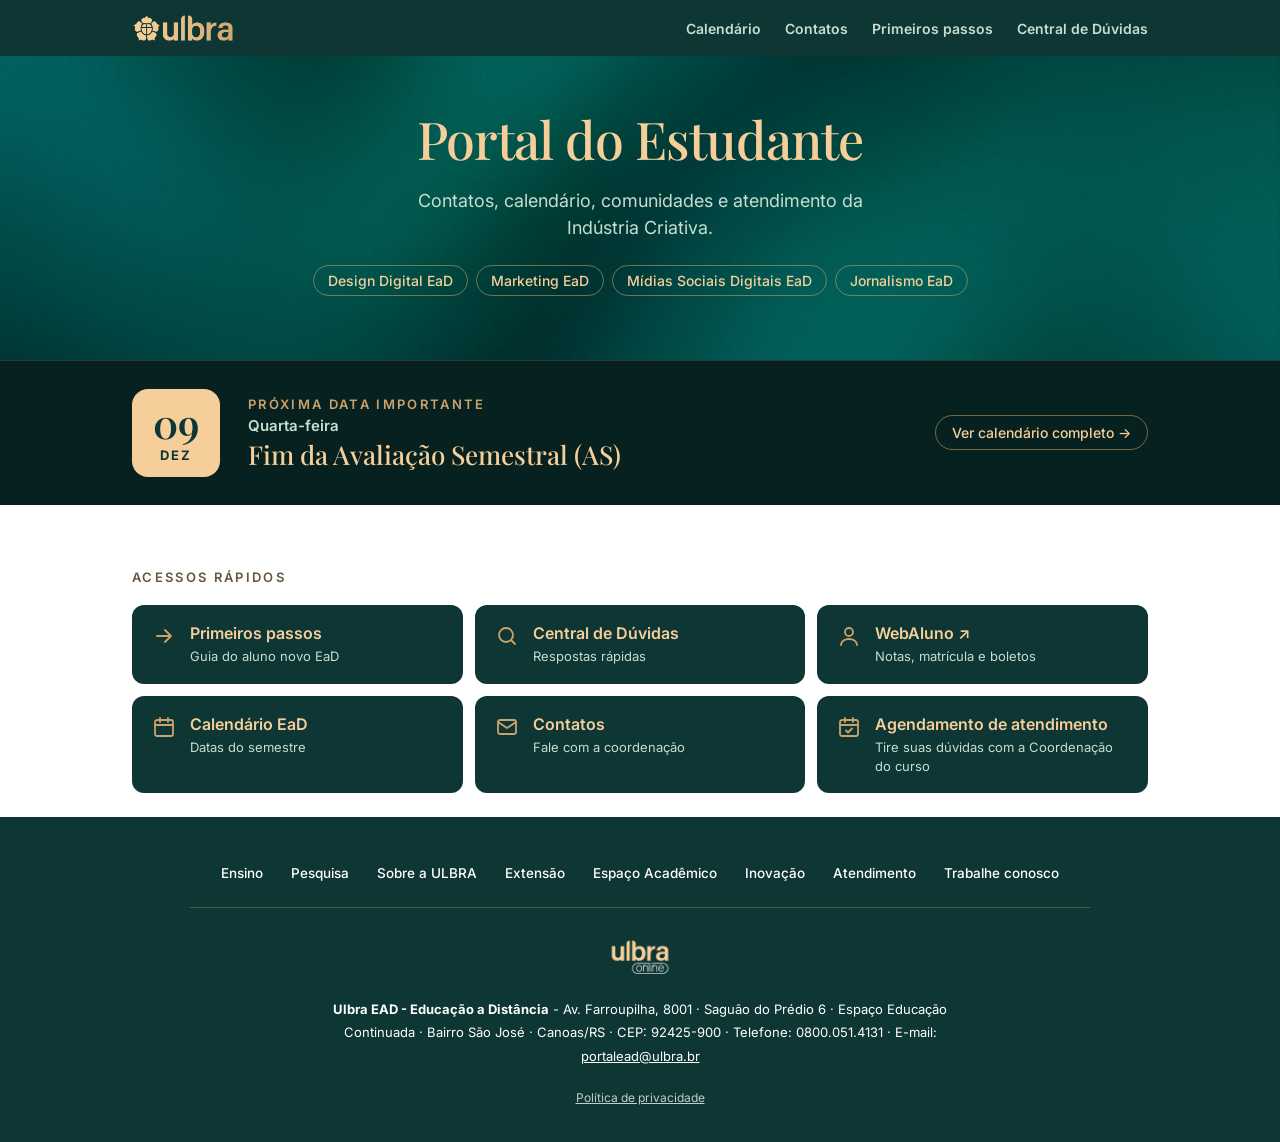
==== index.html @ f5588372 "Home: centered hero, gold Ulbra logo, bolder next-date strip - Hero: "Portal do Estudante" without t" ====
<!DOCTYPE html>
<html lang="pt-BR">
<head>
<meta charset="utf-8">
<meta name="viewport" content="width=device-width, initial-scale=1">
<title>Portal do Estudante — Indústria Criativa · Ulbra</title>
<meta name="description" content="Portal do Estudante da Indústria Criativa: Design Digital, Marketing, Mídias Sociais Digitais e Jornalismo. Contatos, calendário acadêmico, comunidades e atendimento.">
<link rel="preconnect" href="https://fonts.googleapis.com">
<link rel="preconnect" href="https://fonts.gstatic.com" crossorigin>
<link href="https://fonts.googleapis.com/css2?family=Inter:wght@400;500;600;700&family=Playfair+Display:wght@500;600&display=swap" rel="stylesheet">
<style>
  :root {
    --green-900: #0d3634;
    --green-800: #034948;
    --green-600: #045a52;
    --gold-100: #f5ce99;
    --gold-300: #cca269;
    --gold-700: #66563d;
    --text: #1a1a1a;
    --text-muted: #606060;
    --line-hairline: #e3e3e3;
  }

  * { box-sizing: border-box; }

  body {
    margin: 0;
    background: #ffffff;
    color: var(--text);
    font-family: 'Inter', system-ui, sans-serif;
  }

  a {
    color: var(--green-600);
  }

  a:hover {
    color: var(--green-800);
  }

  .topnav {
    background: var(--green-900);
    padding: 14px 0;
  }

  .topnav-inner {
    max-width: 1080px;
    margin: 0 auto;
    padding: 0 32px;
    display: flex;
    align-items: center;
    justify-content: space-between;
    gap: 16px 24px;
    flex-wrap: wrap;
  }

  .topnav-brand {
    display: flex;
    align-items: center;
  }

  .topnav-brand img {
    display: block;
    height: 28px;
  }

  .topnav-links {
    display: flex;
    flex-wrap: wrap;
    gap: 8px 24px;
  }

  .topnav-links a {
    font-size: 14px;
    font-weight: 600;
    color: #c6ddd0;
    text-decoration: none;
  }

  .topnav-links a:hover,
  .topnav-links a.active {
    color: var(--gold-100);
  }

  .header {
    position: relative;
    overflow: hidden;
    background: url('assets/kv-gradient-grain.png') center/cover no-repeat;
  }

  .header-inner {
    position: relative;
    max-width: 1080px;
    margin: 0 auto;
    padding: 56px 32px 64px;
    display: flex;
    flex-direction: column;
    gap: 20px;
    align-items: center;
    text-align: center;
  }


  .eyebrow {
    font-size: 13px;
    font-weight: 600;
    letter-spacing: .18em;
    text-transform: uppercase;
    color: var(--gold-300);
  }

  .eyebrow--muted {
    color: var(--gold-700);
  }

  .headline {
    margin: 0;
    max-width: 640px;
    font-family: 'Playfair Display', Georgia, serif;
    font-weight: 500;
    font-size: 52px;
    line-height: 1.05;
    letter-spacing: -0.02em;
    color: var(--gold-100);
    text-wrap: pretty;
  }

  .subhead {
    margin: 0;
    max-width: 560px;
    font-size: 18px;
    line-height: 1.5;
    color: #c6ddd0;
    text-wrap: pretty;
  }

  .courses {
    display: flex;
    flex-wrap: wrap;
    justify-content: center;
    gap: 8px;
    margin: 4px 0 0;
    padding: 0;
    list-style: none;
  }

  .courses li {
    padding: 6px 14px;
    border: 1px solid rgba(204, 162, 105, .55);
    border-radius: 999px;
    font-size: 14px;
    font-weight: 500;
    color: var(--gold-100);
  }

  main {
    max-width: 1080px;
    margin: 0 auto;
    padding: 64px 32px 24px;
    display: flex;
    flex-direction: column;
    gap: 48px;
  }

  .section-label {
    display: block;
  }

  .quick-grid {
    display: grid;
    grid-template-columns: repeat(auto-fit, minmax(300px, 1fr));
    gap: 12px;
  }

  .quick-card {
    display: grid;
    grid-template-columns: 24px 1fr;
    align-items: start;
    align-content: start;
    gap: 4px 14px;
    background: var(--green-900);
    border-radius: 12px;
    padding: 18px 20px;
    text-decoration: none;
    transition: background-color .2s ease, transform .2s ease;
  }

  .quick-card:hover {
    background: var(--green-800);
    transform: translateY(-2px);
  }

  .quick-icon {
    grid-row: span 2;
    width: 24px;
    height: 24px;
    margin-top: 1px;
    fill: none;
    stroke: var(--gold-300);
    stroke-width: 1.8;
    stroke-linecap: round;
    stroke-linejoin: round;
  }

  .quick-title {
    font-size: 16px;
    font-weight: 600;
    line-height: 1.3;
    color: var(--gold-100);
  }

  .quick-text {
    margin: 0;
    font-size: 13px;
    line-height: 1.4;
    color: #c6ddd0;
  }

  .quick-links {
    display: grid;
    grid-template-columns: repeat(auto-fit, minmax(260px, 1fr));
    gap: 32px 40px;
  }

  .next-date {
    background: #072120;
    border-top: 1px solid rgba(245, 206, 153, .15);
  }

  .next-date-inner {
    max-width: 1080px;
    margin: 0 auto;
    padding: 28px 32px;
    display: flex;
    flex-wrap: wrap;
    align-items: center;
    gap: 20px 28px;
  }

  .next-date-day {
    flex: none;
    display: flex;
    flex-direction: column;
    align-items: center;
    justify-content: center;
    width: 88px;
    height: 88px;
    border-radius: 16px;
    background: var(--gold-100);
    color: var(--green-900);
  }

  .next-date-num {
    font-family: 'Playfair Display', Georgia, serif;
    font-size: 40px;
    font-weight: 600;
    line-height: 1;
  }

  .next-date-month {
    margin-top: 4px;
    font-size: 13px;
    font-weight: 700;
    letter-spacing: .14em;
    text-transform: uppercase;
  }

  .next-date-copy {
    flex: 1 1 280px;
    display: flex;
    flex-direction: column;
    gap: 4px;
    min-width: 0;
  }

  .next-date-weekday {
    font-size: 15px;
    font-weight: 600;
    color: #c6ddd0;
  }

  .next-date-text {
    margin: 0;
    font-family: 'Playfair Display', Georgia, serif;
    font-size: 26px;
    font-weight: 500;
    line-height: 1.2;
    color: var(--gold-100);
    text-wrap: pretty;
  }

  .next-date-link {
    flex: none;
    padding: 8px 16px;
    border: 1px solid rgba(204, 162, 105, .55);
    border-radius: 999px;
    font-size: 14px;
    font-weight: 500;
    color: var(--gold-100);
    text-decoration: none;
    transition: background-color .2s ease, border-color .2s ease;
  }

  .next-date-link:hover {
    border-color: var(--gold-300);
    background: rgba(245, 206, 153, .08);
  }

  .sr-only {
    position: absolute;
    width: 1px;
    height: 1px;
    overflow: hidden;
    clip: rect(0 0 0 0);
    white-space: nowrap;
  }

  .btn {
    align-self: flex-start;
    flex: none;
    padding: 14px 26px;
    border-radius: 999px;
    font-size: 16px;
    font-weight: 600;
    text-decoration: none;
    transition: background-color .2s ease, color .2s ease;
  }

  .btn-primary {
    background: var(--green-600);
    color: var(--gold-100);
  }

  .btn-primary:hover {
    background: var(--green-800);
    color: var(--gold-100);
  }

  .footer {
    background: var(--green-900);
    padding: 48px 24px 36px;
    text-align: center;
  }

  .footer__inner {
    max-width: 900px;
    margin: 0 auto;
  }

  .footer__nav {
    display: flex;
    flex-wrap: wrap;
    justify-content: center;
    gap: 12px 28px;
    margin-bottom: 26px;
  }

  .footer__nav a {
    color: #ffffff;
    font-size: 13.5px;
    font-weight: 500;
    text-decoration: none;
  }

  .footer__nav a:hover {
    color: rgba(255, 255, 255, .7);
  }

  .footer__divider {
    height: 1px;
    background: rgba(204, 162, 105, .35);
    margin-bottom: 32px;
  }

  .footer__logo {
    display: block;
    height: 34px;
    margin: 0 auto 24px;
  }

  .footer__address {
    max-width: 640px;
    margin: 0 auto 18px;
    font-size: 13px;
    line-height: 1.8;
    color: #ffffff;
  }

  .footer__address a {
    color: #ffffff;
  }

  .footer__legal-link {
    font-size: 12px;
    color: rgba(255, 255, 255, .75);
  }

  .footer__legal-link:hover {
    color: #ffffff;
  }
  a:focus-visible,
  button:focus-visible {
    outline: 2px solid var(--gold-300);
    outline-offset: 3px;
  }

  @media (max-width: 600px) {
    .header-inner {
      padding: 32px 32px 36px;
      gap: 14px;
    }


    .headline {
      font-size: 38px;
    }

    .subhead {
      font-size: 16px;
    }

    .next-date-inner {
      display: grid;
      grid-template-columns: 72px 1fr;
      padding: 24px 32px;
      gap: 16px 18px;
    }

    .next-date-link {
      grid-column: 1 / -1;
      justify-self: start;
    }

    .next-date-day {
      width: 72px;
      height: 72px;
    }

    .next-date-num {
      font-size: 32px;
    }

    .next-date-text {
      font-size: 20px;
    }
  }
</style>
</head>
<body>

<nav class="topnav">
  <div class="topnav-inner">
    <a class="topnav-brand" href="index.html"><img src="assets/logo-horizontal-gold.png" alt="Ulbra · Portal do Estudante"></a>
    <div class="topnav-links">
      <a href="calendario-ead.html">Calendário</a>
      <a href="contatos.html">Contatos</a>
      <a href="onboarding-ead.html">Primeiros passos</a>
      <a href="espaco-academico/index.html">Central de Dúvidas</a>
    </div>
  </div>
</nav>

<header class="header">
  <div class="header-inner">
    <h1 class="headline">Portal do Estudante</h1>
    <p class="subhead">Contatos, calendário, comunidades e atendimento da Indústria Criativa.</p>
    <ul class="courses" aria-label="Cursos da Indústria Criativa">
      <li>Design Digital EaD</li>
      <li>Marketing EaD</li>
      <li>Mídias Sociais Digitais EaD</li>
      <li>Jornalismo EaD</li>
    </ul>
  </div>
</header>

<section class="next-date" id="proximo-prazo">
  <div class="next-date-inner">
    <div class="next-date-day" id="proximo-prazo-dia" aria-hidden="true">
      <span class="next-date-num" id="proximo-prazo-num">–</span>
      <span class="next-date-month" id="proximo-prazo-mes"></span>
    </div>
    <div class="next-date-copy">
      <span class="eyebrow">Próxima data importante</span>
      <span class="next-date-weekday" id="proximo-prazo-semana"></span>
      <p class="next-date-text" id="proximo-prazo-text">Carregando…</p>
    </div>
    <a class="next-date-link" href="calendario-ead.html">Ver calendário completo →</a>
  </div>
</section>

<main>

  <section>
    <span class="eyebrow eyebrow--muted section-label" style="margin-bottom:20px">Acessos rápidos</span>
    <div class="quick-grid">

      <a class="quick-card" href="onboarding-ead.html">
        <svg class="quick-icon" viewBox="0 0 24 24" aria-hidden="true"><path d="M5 12h14M13 6l6 6-6 6"/></svg>
        <span class="quick-title">Primeiros passos</span>
        <p class="quick-text">Guia do aluno novo EaD</p>
      </a>

      <a class="quick-card" href="espaco-academico/index.html">
        <svg class="quick-icon" viewBox="0 0 24 24" aria-hidden="true"><circle cx="11" cy="11" r="7"/><path d="m20 20-3.5-3.5"/></svg>
        <span class="quick-title">Central de Dúvidas</span>
        <p class="quick-text">Respostas rápidas</p>
      </a>

      <a class="quick-card" href="https://ac3949.mannesoftprime.com.br/webaluno/" target="_blank" rel="noopener">
        <svg class="quick-icon" viewBox="0 0 24 24" aria-hidden="true"><circle cx="12" cy="8" r="4"/><path d="M4 21c0-4 4-6 8-6s8 2 8 6"/></svg>
        <span class="quick-title">WebAluno <span class="ext" aria-hidden="true">↗</span></span>
        <p class="quick-text">Notas, matrícula e boletos</p>
      </a>

      <a class="quick-card" href="calendario-ead.html">
        <svg class="quick-icon" viewBox="0 0 24 24" aria-hidden="true"><rect x="3" y="5" width="18" height="16" rx="2"/><path d="M3 10h18M8 3v4M16 3v4"/></svg>
        <span class="quick-title">Calendário EaD</span>
        <p class="quick-text">Datas do semestre</p>
      </a>

      <a class="quick-card" href="contatos.html">
        <svg class="quick-icon" viewBox="0 0 24 24" aria-hidden="true"><rect x="3" y="5" width="18" height="14" rx="2"/><path d="m3 7 9 6 9-6"/></svg>
        <span class="quick-title">Contatos</span>
        <p class="quick-text">Fale com a coordenação</p>
      </a>

      <a class="quick-card" href="contatos.html#pessoalmente">
        <svg class="quick-icon" viewBox="0 0 24 24" aria-hidden="true"><rect x="3" y="5" width="18" height="16" rx="2"/><path d="M3 10h18M8 3v4M16 3v4M9 15.5l2 2 4-4"/></svg>
        <span class="quick-title">Agendamento de atendimento</span>
        <p class="quick-text">Tire suas dúvidas com a Coordenação do curso</p>
      </a>

    </div>
  </section>

</main>

<footer class="footer">
  <div class="footer__inner">
    <nav class="footer__nav">
      <a href="#">Ensino</a>
      <a href="#">Pesquisa</a>
      <a href="#">Sobre a ULBRA</a>
      <a href="#">Extensão</a>
      <a href="#">Espaço Acadêmico</a>
      <a href="#">Inovação</a>
      <a href="#">Atendimento</a>
      <a href="#">Trabalhe conosco</a>
    </nav>
    <div class="footer__divider"></div>
    <img class="footer__logo" src="assets/logo-ulbra-branco.png" alt="ULBRA">
    <p class="footer__address">
      <strong>Ulbra EAD - Educação a Distância</strong> - Av. Farroupilha, 8001 · Saguão do Prédio 6 · Espaço Educação Continuada · Bairro São José · Canoas/RS · CEP: 92425-900 · Telefone: 0800.051.4131 · E-mail: <a href="mailto:portalead@ulbra.br">portalead@ulbra.br</a>
    </p>
    <a class="footer__legal-link" href="#">Política de privacidade</a>
  </div>
</footer>

<script src="assets/calendario-2026-2.js"></script>
<script>
  (function () {
    var next = calendarioMarcos().find(function (m) { return m.date >= calendarioHoje(); });
    var el = document.getElementById('proximo-prazo-text');

    if (!next) {
      document.getElementById('proximo-prazo-dia').hidden = true;
      el.textContent = 'O semestre 2026/2 já foi concluído.';
      return;
    }

    var d = new Date(next.date + 'T12:00:00');
    var mes = d.toLocaleDateString('pt-BR', { month: 'long' });
    var semana = calendarioDiaSemana(next.date, 'long');
    document.getElementById('proximo-prazo-num').textContent = next.date.slice(8, 10);
    document.getElementById('proximo-prazo-mes').textContent = mes.slice(0, 3);
    // Leitores de tela leem a data por extenso no lugar do bloco visual.
    document.getElementById('proximo-prazo-semana').innerHTML =
      '<span class="sr-only">' + next.date.slice(8, 10) + ' de ' + mes + ', </span>' + semana.charAt(0).toUpperCase() + semana.slice(1);
    el.textContent = next.label;
  })();
</script>

</body>
</html>
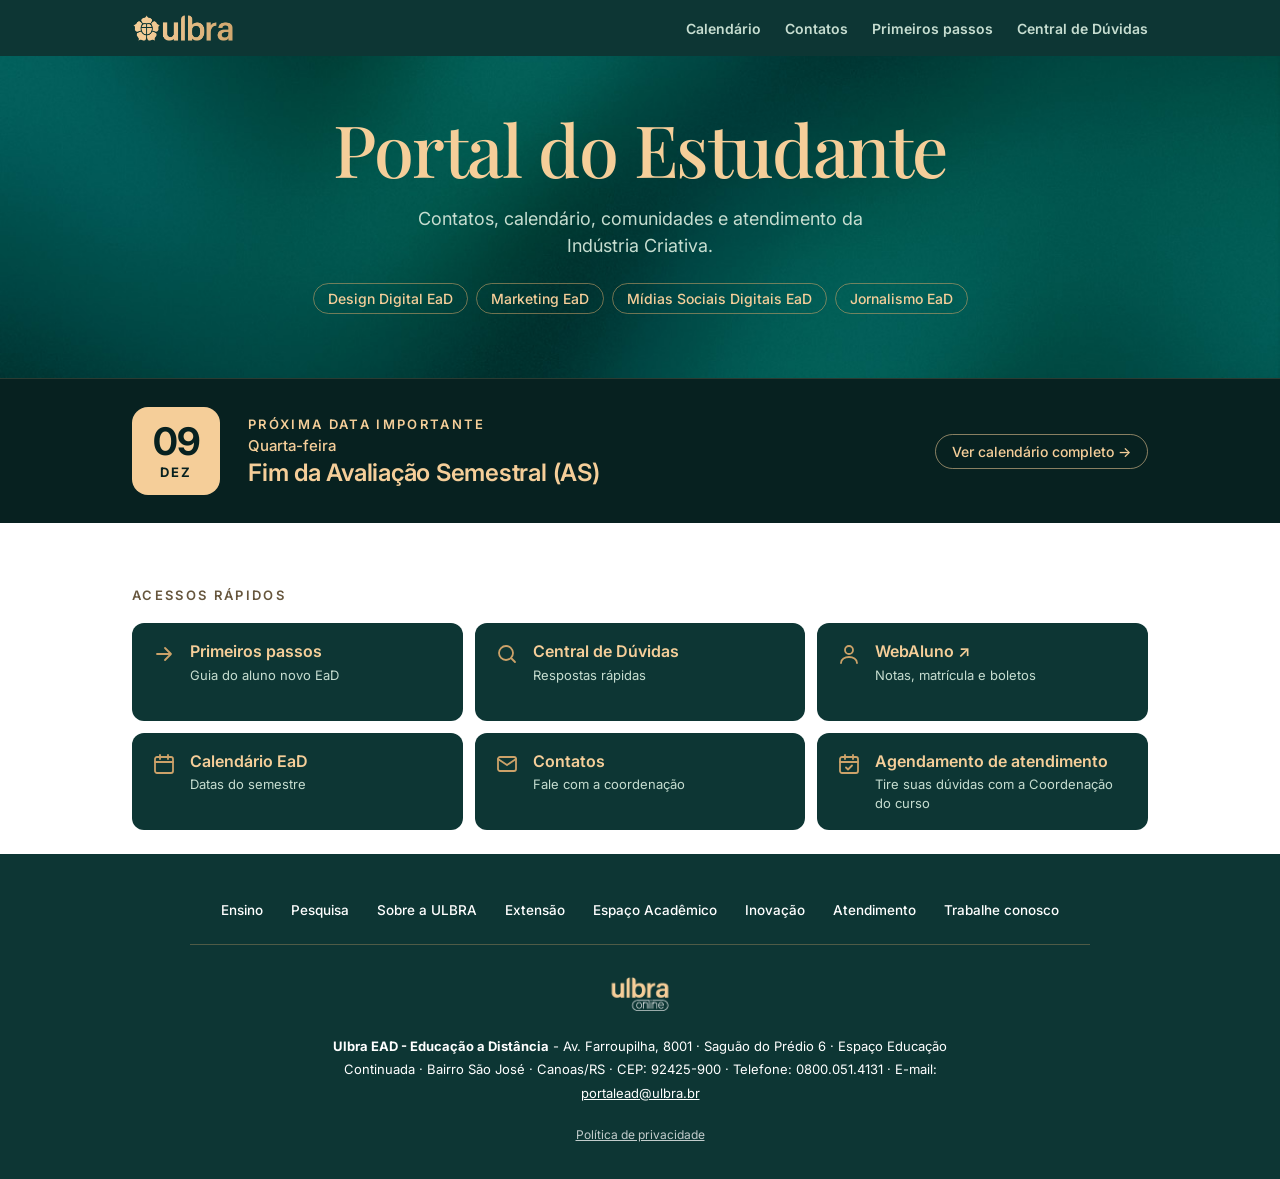
==== commit bff607db: "Home: larger title, sans-serif two-color next date, equal quick cards - "Portal do Estudante" grows " ====
--- a/index.html
+++ b/index.html
@@ -115,11 +115,11 @@
 
   .headline {
     margin: 0;
-    max-width: 640px;
+    max-width: 800px;
     font-family: 'Playfair Display', Georgia, serif;
     font-weight: 500;
-    font-size: 52px;
-    line-height: 1.05;
+    font-size: 72px;
+    line-height: 1.02;
     letter-spacing: -0.02em;
     color: var(--gold-100);
     text-wrap: pretty;
@@ -168,8 +168,21 @@
 
   .quick-grid {
     display: grid;
-    grid-template-columns: repeat(auto-fit, minmax(300px, 1fr));
+    grid-template-columns: repeat(3, minmax(0, 1fr));
+    grid-auto-rows: 1fr;
     gap: 12px;
+  }
+
+  @media (max-width: 900px) {
+    .quick-grid {
+      grid-template-columns: repeat(2, minmax(0, 1fr));
+    }
+  }
+
+  @media (max-width: 600px) {
+    .quick-grid {
+      grid-template-columns: 1fr;
+    }
   }
 
   .quick-card {
@@ -247,13 +260,14 @@
     height: 88px;
     border-radius: 16px;
     background: var(--gold-100);
-    color: var(--green-900);
+    color: #072120;
   }
 
   .next-date-num {
-    font-family: 'Playfair Display', Georgia, serif;
-    font-size: 40px;
-    font-weight: 600;
+    font-family: 'Inter', system-ui, sans-serif;
+    font-size: 38px;
+    font-weight: 700;
+    letter-spacing: -0.02em;
     line-height: 1;
   }
 
@@ -265,6 +279,10 @@
     text-transform: uppercase;
   }
 
+  .next-date .eyebrow {
+    color: var(--gold-100);
+  }
+
   .next-date-copy {
     flex: 1 1 280px;
     display: flex;
@@ -275,15 +293,16 @@
 
   .next-date-weekday {
     font-size: 15px;
-    font-weight: 600;
-    color: #c6ddd0;
+    font-weight: 500;
+    color: var(--gold-100);
   }
 
   .next-date-text {
     margin: 0;
-    font-family: 'Playfair Display', Georgia, serif;
-    font-size: 26px;
-    font-weight: 500;
+    font-family: 'Inter', system-ui, sans-serif;
+    font-size: 24px;
+    font-weight: 600;
+    letter-spacing: -0.01em;
     line-height: 1.2;
     color: var(--gold-100);
     text-wrap: pretty;
@@ -292,7 +311,7 @@
   .next-date-link {
     flex: none;
     padding: 8px 16px;
-    border: 1px solid rgba(204, 162, 105, .55);
+    border: 1px solid rgba(245, 206, 153, .55);
     border-radius: 999px;
     font-size: 14px;
     font-weight: 500;
@@ -302,7 +321,7 @@
   }
 
   .next-date-link:hover {
-    border-color: var(--gold-300);
+    border-color: var(--gold-100);
     background: rgba(245, 206, 153, .08);
   }
 
@@ -412,7 +431,7 @@
 
 
     .headline {
-      font-size: 38px;
+      font-size: 48px;
     }
 
     .subhead {
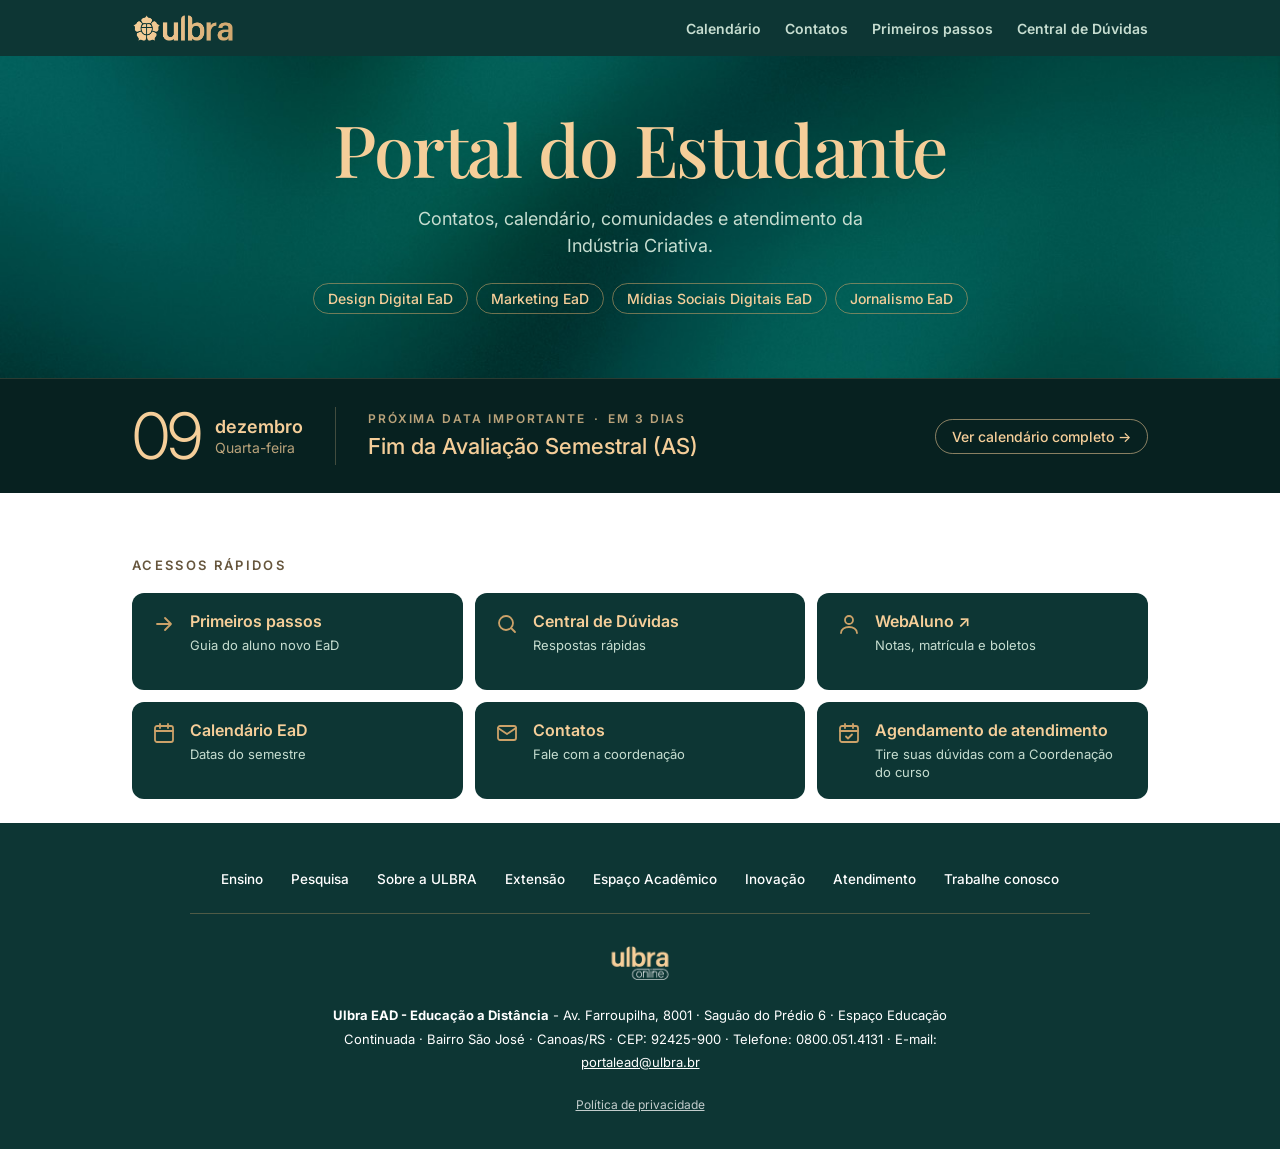
==== commit c8491208: "Home: new layout for the next-date strip Replaces the filled date tile with an inline date (large li" ====
--- a/index.html
+++ b/index.html
@@ -235,9 +235,11 @@
     gap: 32px 40px;
   }
 
+  /* Faixa da próxima data: só Inter e duas cores (dourado e verde-escuro). */
   .next-date {
     background: #072120;
     border-top: 1px solid rgba(245, 206, 153, .15);
+    color: var(--gold-100);
   }
 
   .next-date-inner {
@@ -245,66 +247,68 @@
     margin: 0 auto;
     padding: 28px 32px;
     display: flex;
-    flex-wrap: wrap;
     align-items: center;
-    gap: 20px 28px;
-  }
-
-  .next-date-day {
+    gap: 32px;
+  }
+
+  .next-date-when {
     flex: none;
     display: flex;
+    align-items: center;
+    gap: 14px;
+    padding-right: 32px;
+    border-right: 1px solid rgba(245, 206, 153, .25);
+  }
+
+  .next-date-num {
+    font-size: 64px;
+    font-weight: 300;
+    line-height: .9;
+    letter-spacing: -0.04em;
+  }
+
+  .next-date-meta {
+    display: flex;
     flex-direction: column;
-    align-items: center;
-    justify-content: center;
-    width: 88px;
-    height: 88px;
-    border-radius: 16px;
-    background: var(--gold-100);
-    color: #072120;
-  }
-
-  .next-date-num {
-    font-family: 'Inter', system-ui, sans-serif;
-    font-size: 38px;
-    font-weight: 700;
-    letter-spacing: -0.02em;
-    line-height: 1;
+    gap: 2px;
   }
 
   .next-date-month {
-    margin-top: 4px;
-    font-size: 13px;
-    font-weight: 700;
-    letter-spacing: .14em;
+    font-size: 18px;
+    font-weight: 600;
+  }
+
+  .next-date-weekday {
+    font-size: 14px;
+    opacity: .75;
+  }
+
+  .next-date-copy {
+    flex: 1;
+    display: flex;
+    flex-direction: column;
+    gap: 6px;
+    min-width: 0;
+  }
+
+  .next-date-label {
+    font-size: 12px;
+    font-weight: 600;
+    letter-spacing: .16em;
     text-transform: uppercase;
-  }
-
-  .next-date .eyebrow {
-    color: var(--gold-100);
-  }
-
-  .next-date-copy {
-    flex: 1 1 280px;
-    display: flex;
-    flex-direction: column;
-    gap: 4px;
-    min-width: 0;
-  }
-
-  .next-date-weekday {
-    font-size: 15px;
-    font-weight: 500;
-    color: var(--gold-100);
+    opacity: .75;
+  }
+
+  .next-date-countdown:not(:empty)::before {
+    content: '·';
+    margin: 0 8px;
   }
 
   .next-date-text {
     margin: 0;
-    font-family: 'Inter', system-ui, sans-serif;
-    font-size: 24px;
-    font-weight: 600;
-    letter-spacing: -0.01em;
-    line-height: 1.2;
-    color: var(--gold-100);
+    font-size: 22px;
+    font-weight: 500;
+    line-height: 1.3;
     text-wrap: pretty;
   }
 
@@ -323,15 +327,6 @@
   .next-date-link:hover {
     border-color: var(--gold-100);
     background: rgba(245, 206, 153, .08);
-  }
-
-  .sr-only {
-    position: absolute;
-    width: 1px;
-    height: 1px;
-    overflow: hidden;
-    clip: rect(0 0 0 0);
-    white-space: nowrap;
   }
 
   .btn {
@@ -439,29 +434,25 @@
     }
 
     .next-date-inner {
-      display: grid;
-      grid-template-columns: 72px 1fr;
+      flex-direction: column;
+      align-items: flex-start;
+      gap: 16px;
       padding: 24px 32px;
-      gap: 16px 18px;
-    }
-
-    .next-date-link {
-      grid-column: 1 / -1;
-      justify-self: start;
-    }
-
-    .next-date-day {
-      width: 72px;
-      height: 72px;
+    }
+
+    .next-date-when {
+      padding-right: 0;
+      border-right: none;
     }
 
     .next-date-num {
-      font-size: 32px;
+      font-size: 52px;
     }
 
     .next-date-text {
-      font-size: 20px;
-    }
+      font-size: 19px;
+    }
+
   }
 </style>
 </head>
@@ -492,15 +483,17 @@
   </div>
 </header>
 
-<section class="next-date" id="proximo-prazo">
+<section class="next-date" id="proximo-prazo" aria-labelledby="proximo-prazo-rotulo">
   <div class="next-date-inner">
-    <div class="next-date-day" id="proximo-prazo-dia" aria-hidden="true">
+    <div class="next-date-when" id="proximo-prazo-quando">
       <span class="next-date-num" id="proximo-prazo-num">–</span>
-      <span class="next-date-month" id="proximo-prazo-mes"></span>
+      <span class="next-date-meta">
+        <span class="next-date-month" id="proximo-prazo-mes"></span>
+        <span class="next-date-weekday" id="proximo-prazo-semana"></span>
+      </span>
     </div>
     <div class="next-date-copy">
-      <span class="eyebrow">Próxima data importante</span>
-      <span class="next-date-weekday" id="proximo-prazo-semana"></span>
+      <span class="next-date-label" id="proximo-prazo-rotulo">Próxima data importante<span class="next-date-countdown" id="proximo-prazo-faltam"></span></span>
       <p class="next-date-text" id="proximo-prazo-text">Carregando…</p>
     </div>
     <a class="next-date-link" href="calendario-ead.html">Ver calendário completo →</a>
@@ -582,19 +575,18 @@
     var el = document.getElementById('proximo-prazo-text');
 
     if (!next) {
-      document.getElementById('proximo-prazo-dia').hidden = true;
+      document.getElementById('proximo-prazo-quando').hidden = true;
       el.textContent = 'O semestre 2026/2 já foi concluído.';
       return;
     }
 
     var d = new Date(next.date + 'T12:00:00');
-    var mes = d.toLocaleDateString('pt-BR', { month: 'long' });
     var semana = calendarioDiaSemana(next.date, 'long');
+    var dias = Math.round((d - new Date(calendarioHoje() + 'T12:00:00')) / 86400000);
     document.getElementById('proximo-prazo-num').textContent = next.date.slice(8, 10);
-    document.getElementById('proximo-prazo-mes').textContent = mes.slice(0, 3);
-    // Leitores de tela leem a data por extenso no lugar do bloco visual.
-    document.getElementById('proximo-prazo-semana').innerHTML =
-      '<span class="sr-only">' + next.date.slice(8, 10) + ' de ' + mes + ', </span>' + semana.charAt(0).toUpperCase() + semana.slice(1);
+    document.getElementById('proximo-prazo-mes').textContent = d.toLocaleDateString('pt-BR', { month: 'long' });
+    document.getElementById('proximo-prazo-semana').textContent = semana.charAt(0).toUpperCase() + semana.slice(1);
+    document.getElementById('proximo-prazo-faltam').textContent = dias === 0 ? 'hoje' : dias === 1 ? 'amanhã' : 'em ' + dias + ' dias';
     el.textContent = next.label;
   })();
 </script>
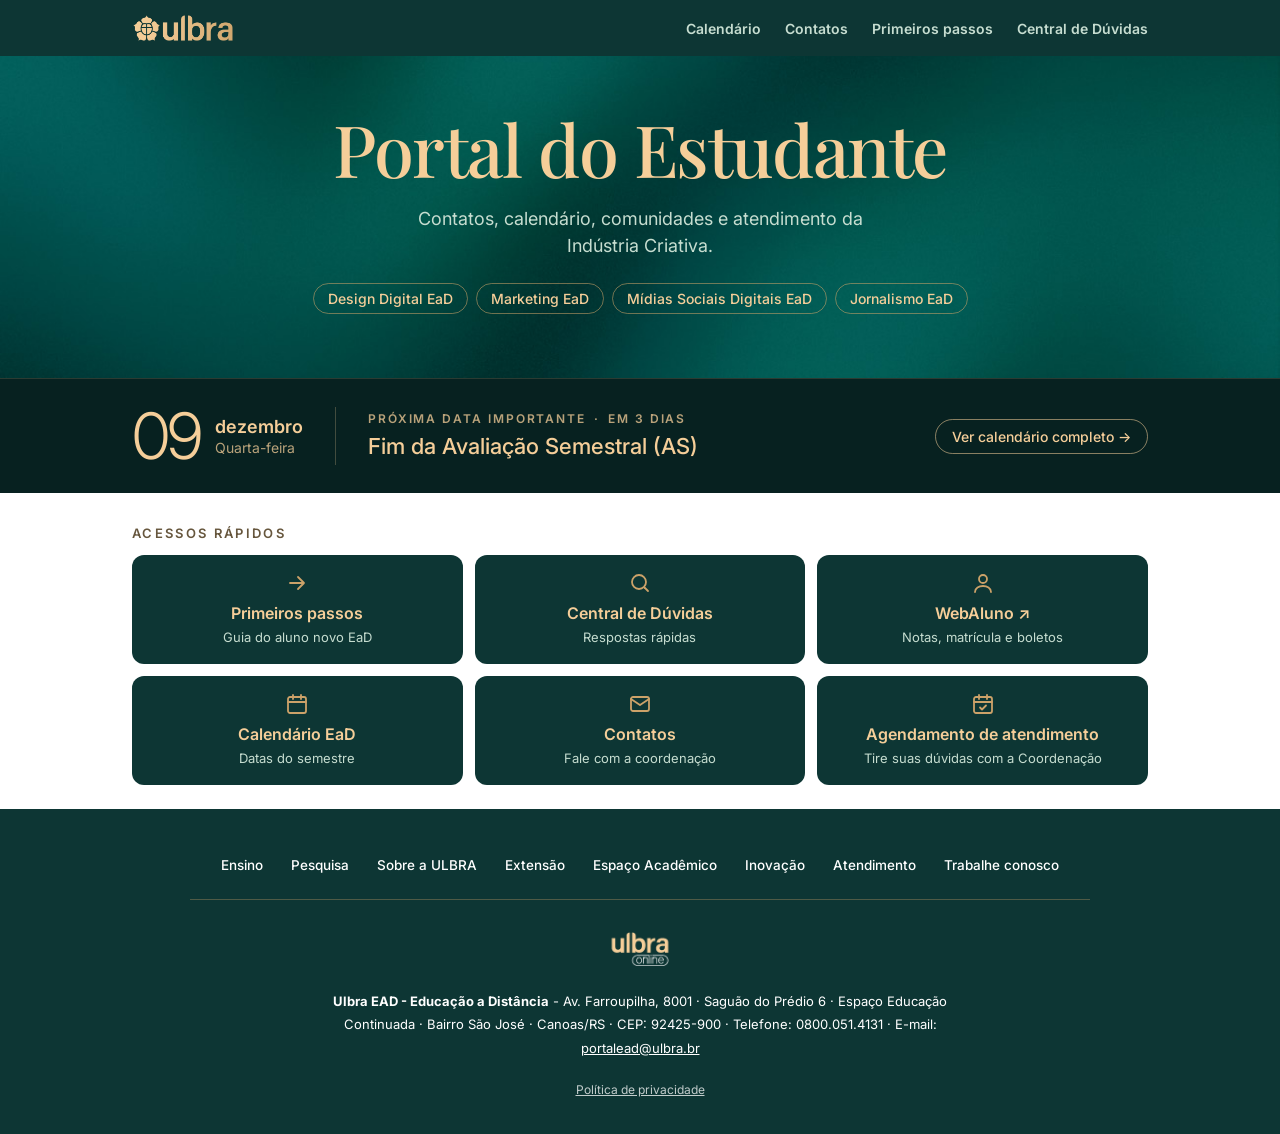
==== commit 301bad82: "Home: centered quick-access cards, section moved up - Quick-access cards stack icon, title and hint," ====
--- a/index.html
+++ b/index.html
@@ -156,7 +156,7 @@
   main {
     max-width: 1080px;
     margin: 0 auto;
-    padding: 64px 32px 24px;
+    padding: 32px 32px 24px;
     display: flex;
     flex-direction: column;
     gap: 48px;
@@ -186,14 +186,14 @@
   }
 
   .quick-card {
-    display: grid;
-    grid-template-columns: 24px 1fr;
-    align-items: start;
-    align-content: start;
-    gap: 4px 14px;
+    display: flex;
+    flex-direction: column;
+    align-items: center;
+    gap: 4px;
+    text-align: center;
     background: var(--green-900);
     border-radius: 12px;
-    padding: 18px 20px;
+    padding: 16px 20px 18px;
     text-decoration: none;
     transition: background-color .2s ease, transform .2s ease;
   }
@@ -204,10 +204,9 @@
   }
 
   .quick-icon {
-    grid-row: span 2;
     width: 24px;
     height: 24px;
-    margin-top: 1px;
+    margin-bottom: 4px;
     fill: none;
     stroke: var(--gold-300);
     stroke-width: 1.8;
@@ -503,7 +502,7 @@
 <main>
 
   <section>
-    <span class="eyebrow eyebrow--muted section-label" style="margin-bottom:20px">Acessos rápidos</span>
+    <span class="eyebrow eyebrow--muted section-label" style="margin-bottom:14px">Acessos rápidos</span>
     <div class="quick-grid">
 
       <a class="quick-card" href="onboarding-ead.html">
@@ -539,7 +538,7 @@
       <a class="quick-card" href="contatos.html#pessoalmente">
         <svg class="quick-icon" viewBox="0 0 24 24" aria-hidden="true"><rect x="3" y="5" width="18" height="16" rx="2"/><path d="M3 10h18M8 3v4M16 3v4M9 15.5l2 2 4-4"/></svg>
         <span class="quick-title">Agendamento de atendimento</span>
-        <p class="quick-text">Tire suas dúvidas com a Coordenação do curso</p>
+        <p class="quick-text">Tire suas dúvidas com a Coordenação</p>
       </a>
 
     </div>
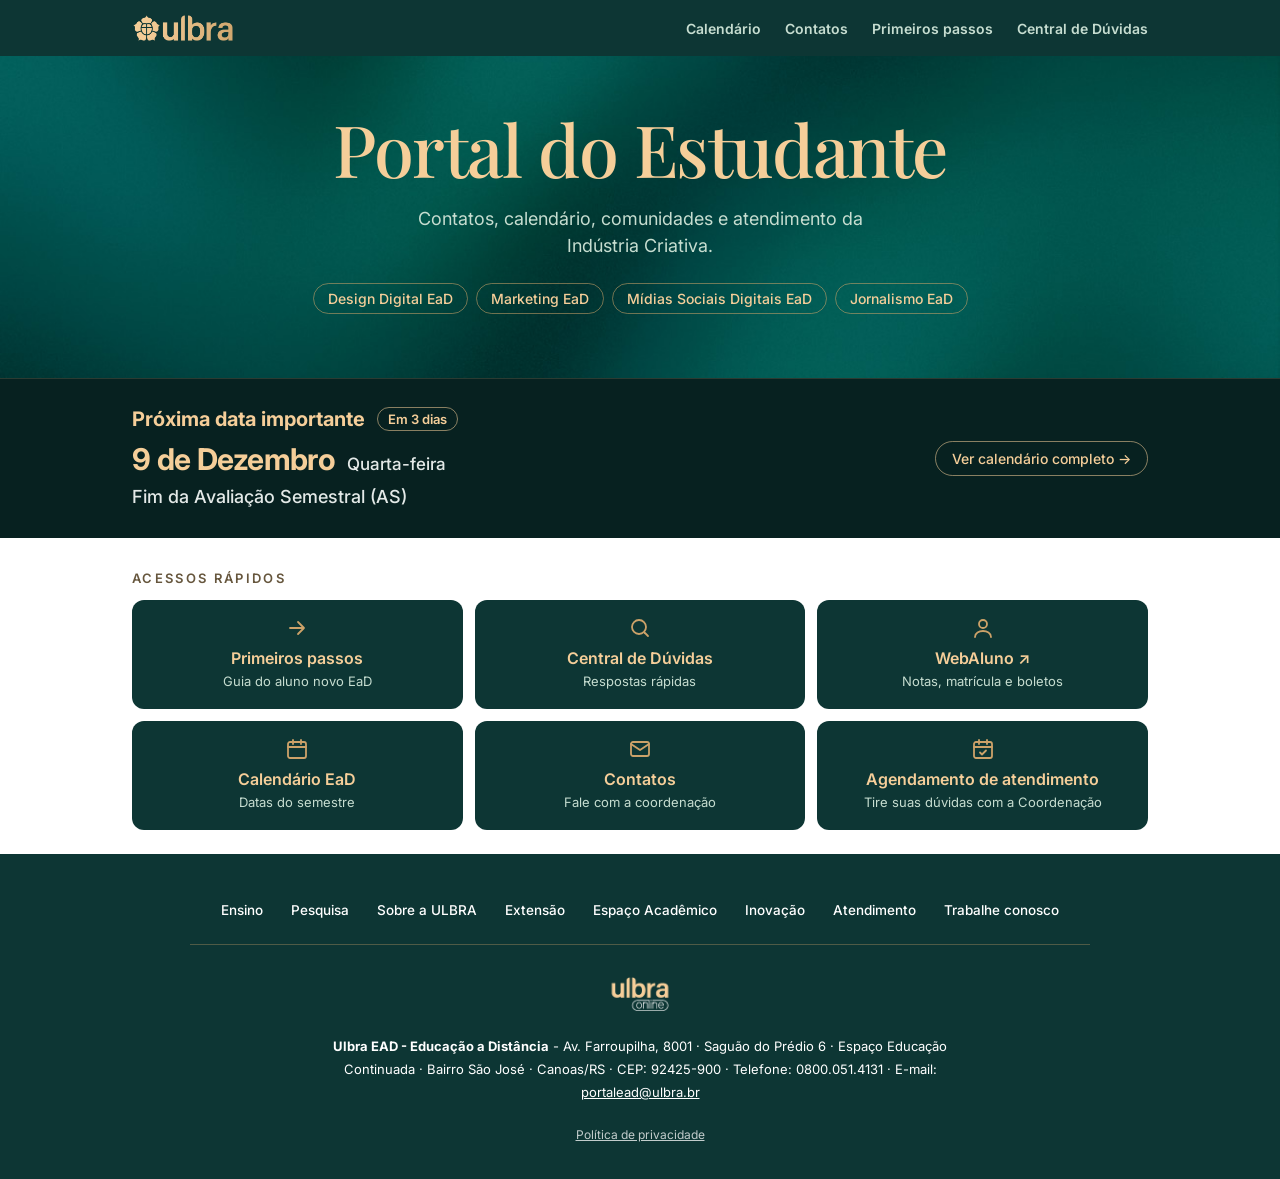
==== commit eb4beacf: "Next-date strip: title first, capitalized month, "período", light gray - The strip now reads title →" ====
--- a/index.html
+++ b/index.html
@@ -234,11 +234,12 @@
     gap: 32px 40px;
   }
 
-  /* Faixa da próxima data: só Inter e duas cores (dourado e verde-escuro). */
+  /* Faixa da próxima data: só Inter; dourado + cinza claro sobre o verde-escuro.
+     Ordem de leitura: o que é (título) → quando (data) → o quê (evento). */
   .next-date {
+    --next-gray: #e3e9e7;
     background: #072120;
     border-top: 1px solid rgba(245, 206, 153, .15);
-    color: var(--gold-100);
   }
 
   .next-date-inner {
@@ -247,67 +248,69 @@
     padding: 28px 32px;
     display: flex;
     align-items: center;
-    gap: 32px;
+    justify-content: space-between;
+    gap: 20px 32px;
+  }
+
+  .next-date-main {
+    display: flex;
+    flex-direction: column;
+    gap: 8px;
+    min-width: 0;
+  }
+
+  .next-date-head {
+    display: flex;
+    flex-wrap: wrap;
+    align-items: center;
+    gap: 8px 12px;
+  }
+
+  .next-date-title {
+    margin: 0;
+    font-size: 20px;
+    font-weight: 700;
+    line-height: 1.2;
+    color: var(--gold-100);
+  }
+
+  .next-date-countdown {
+    padding: 3px 10px;
+    border: 1px solid rgba(245, 206, 153, .55);
+    border-radius: 999px;
+    font-size: 13px;
+    font-weight: 600;
+    color: var(--gold-100);
   }
 
   .next-date-when {
-    flex: none;
-    display: flex;
-    align-items: center;
-    gap: 14px;
-    padding-right: 32px;
-    border-right: 1px solid rgba(245, 206, 153, .25);
-  }
-
-  .next-date-num {
-    font-size: 64px;
-    font-weight: 300;
-    line-height: .9;
-    letter-spacing: -0.04em;
-  }
-
-  .next-date-meta {
-    display: flex;
-    flex-direction: column;
-    gap: 2px;
-  }
-
-  .next-date-month {
-    font-size: 18px;
-    font-weight: 600;
+    margin: 4px 0 0;
+    display: flex;
+    flex-wrap: wrap;
+    align-items: baseline;
+    gap: 4px 12px;
+  }
+
+  .next-date-day {
+    font-size: 30px;
+    font-weight: 700;
+    line-height: 1.1;
+    letter-spacing: -0.02em;
+    color: var(--gold-100);
   }
 
   .next-date-weekday {
-    font-size: 14px;
-    opacity: .75;
-  }
-
-  .next-date-copy {
-    flex: 1;
-    display: flex;
-    flex-direction: column;
-    gap: 6px;
-    min-width: 0;
-  }
-
-  .next-date-label {
-    font-size: 12px;
-    font-weight: 600;
-    letter-spacing: .16em;
-    text-transform: uppercase;
-    opacity: .75;
-  }
-
-  .next-date-countdown:not(:empty)::before {
-    content: '·';
-    margin: 0 8px;
+    font-size: 17px;
+    font-weight: 500;
+    color: var(--next-gray);
   }
 
   .next-date-text {
     margin: 0;
-    font-size: 22px;
+    font-size: 18px;
     font-weight: 500;
-    line-height: 1.3;
+    line-height: 1.4;
+    color: var(--next-gray);
     text-wrap: pretty;
   }
 
@@ -435,21 +438,11 @@
     .next-date-inner {
       flex-direction: column;
       align-items: flex-start;
-      gap: 16px;
       padding: 24px 32px;
     }
 
-    .next-date-when {
-      padding-right: 0;
-      border-right: none;
-    }
-
-    .next-date-num {
-      font-size: 52px;
-    }
-
-    .next-date-text {
-      font-size: 19px;
+    .next-date-day {
+      font-size: 26px;
     }
 
   }
@@ -484,15 +477,15 @@
 
 <section class="next-date" id="proximo-prazo" aria-labelledby="proximo-prazo-rotulo">
   <div class="next-date-inner">
-    <div class="next-date-when" id="proximo-prazo-quando">
-      <span class="next-date-num" id="proximo-prazo-num">–</span>
-      <span class="next-date-meta">
-        <span class="next-date-month" id="proximo-prazo-mes"></span>
+    <div class="next-date-main">
+      <div class="next-date-head">
+        <h2 class="next-date-title" id="proximo-prazo-rotulo">Próxima data importante</h2>
+        <span class="next-date-countdown" id="proximo-prazo-faltam" hidden></span>
+      </div>
+      <p class="next-date-when" id="proximo-prazo-quando">
+        <span class="next-date-day" id="proximo-prazo-data">–</span>
         <span class="next-date-weekday" id="proximo-prazo-semana"></span>
-      </span>
-    </div>
-    <div class="next-date-copy">
-      <span class="next-date-label" id="proximo-prazo-rotulo">Próxima data importante<span class="next-date-countdown" id="proximo-prazo-faltam"></span></span>
+      </p>
       <p class="next-date-text" id="proximo-prazo-text">Carregando…</p>
     </div>
     <a class="next-date-link" href="calendario-ead.html">Ver calendário completo →</a>
@@ -579,13 +572,18 @@
       return;
     }
 
+    function inicialMaiuscula(t) {
+      return t.charAt(0).toUpperCase() + t.slice(1);
+    }
+
     var d = new Date(next.date + 'T12:00:00');
-    var semana = calendarioDiaSemana(next.date, 'long');
     var dias = Math.round((d - new Date(calendarioHoje() + 'T12:00:00')) / 86400000);
-    document.getElementById('proximo-prazo-num').textContent = next.date.slice(8, 10);
-    document.getElementById('proximo-prazo-mes').textContent = d.toLocaleDateString('pt-BR', { month: 'long' });
-    document.getElementById('proximo-prazo-semana').textContent = semana.charAt(0).toUpperCase() + semana.slice(1);
-    document.getElementById('proximo-prazo-faltam').textContent = dias === 0 ? 'hoje' : dias === 1 ? 'amanhã' : 'em ' + dias + ' dias';
+    var mes = inicialMaiuscula(d.toLocaleDateString('pt-BR', { month: 'long' }));
+    var faltam = document.getElementById('proximo-prazo-faltam');
+    faltam.textContent = dias === 0 ? 'Hoje' : dias === 1 ? 'Amanhã' : 'Em ' + dias + ' dias';
+    faltam.hidden = false;
+    document.getElementById('proximo-prazo-data').textContent = Number(next.date.slice(8, 10)) + ' de ' + mes;
+    document.getElementById('proximo-prazo-semana').textContent = inicialMaiuscula(calendarioDiaSemana(next.date, 'long'));
     el.textContent = next.label;
   })();
 </script>
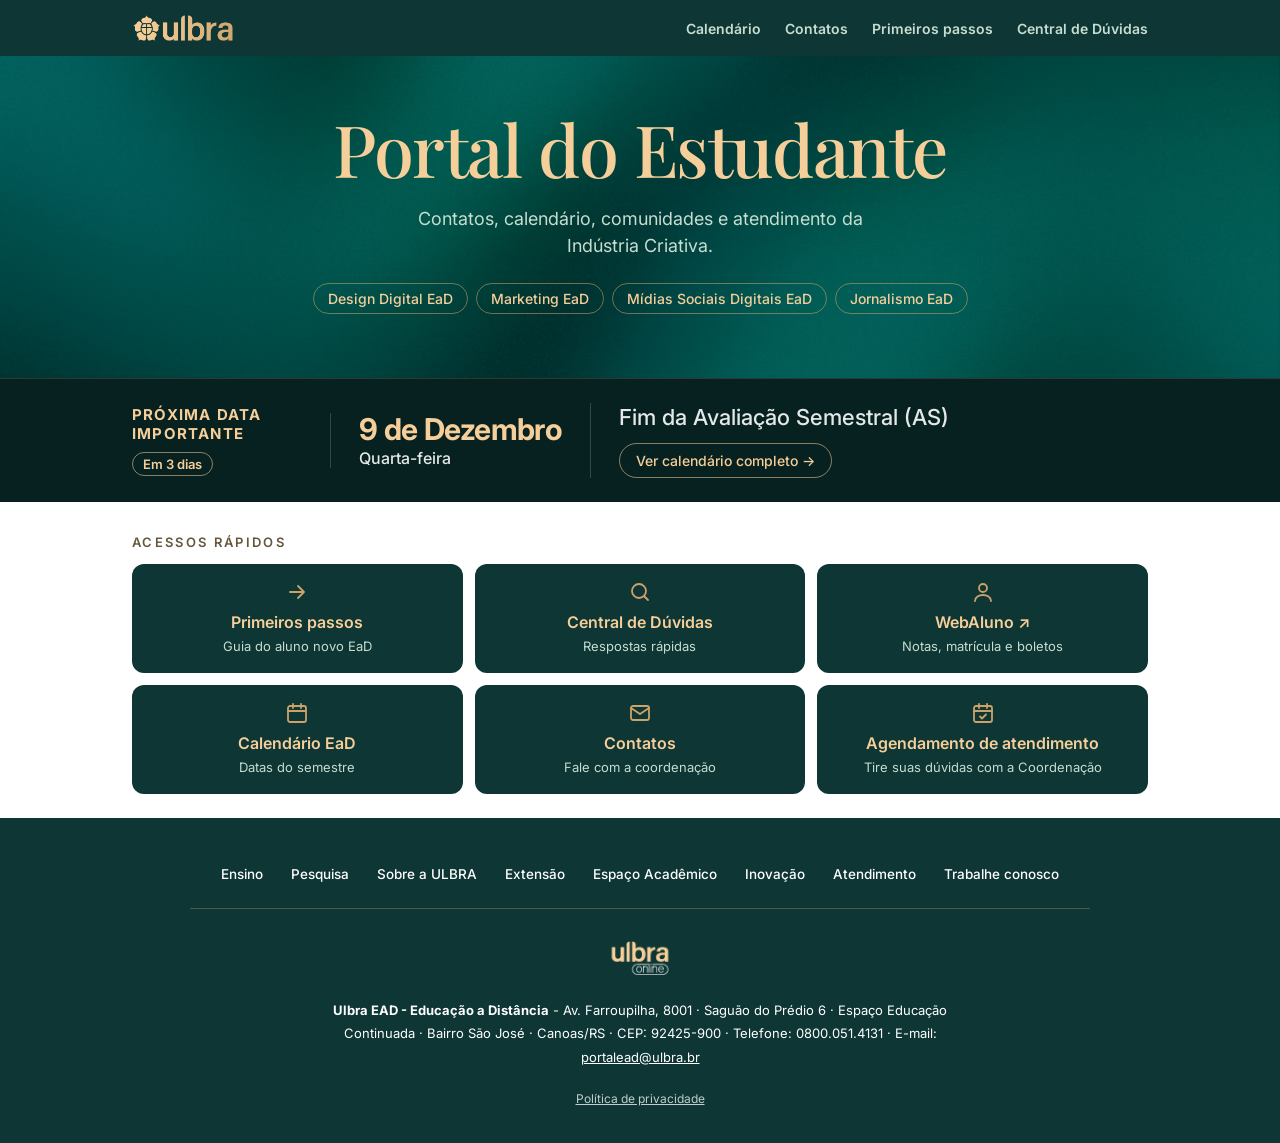
==== commit 6cee93f0: "Next-date strip: one row of columns instead of three stacked lines Title and countdown, date and wee" ====
--- a/index.html
+++ b/index.html
@@ -173,6 +173,12 @@
     gap: 12px;
   }
 
+  @media (max-width: 1000px) {
+    .next-date-text {
+      font-size: 19px;
+    }
+  }
+
   @media (max-width: 900px) {
     .quick-grid {
       grid-template-columns: repeat(2, minmax(0, 1fr));
@@ -242,35 +248,53 @@
     border-top: 1px solid rgba(245, 206, 153, .15);
   }
 
+  /* Uma linha em colunas: o que é │ quando │ o quê │ botão. */
   .next-date-inner {
     max-width: 1080px;
     margin: 0 auto;
-    padding: 28px 32px;
-    display: flex;
+    padding: 24px 32px;
+    display: grid;
+    grid-template-columns: auto auto minmax(0, 1fr);
     align-items: center;
-    justify-content: space-between;
-    gap: 20px 32px;
-  }
-
-  .next-date-main {
+  }
+
+  .next-date-inner > * {
+    margin: 0;
+    padding: 0 28px;
+  }
+
+  .next-date-inner > :first-child {
+    padding-left: 0;
+  }
+
+  .next-date-when,
+  .next-date-what {
+    border-left: 1px solid rgba(227, 233, 231, .2);
+  }
+
+  .next-date-what {
     display: flex;
     flex-direction: column;
+    align-items: flex-start;
+    gap: 10px;
+    padding-right: 0 !important;
+  }
+
+  .next-date-head {
+    display: flex;
+    flex-direction: column;
+    align-items: flex-start;
     gap: 8px;
-    min-width: 0;
-  }
-
-  .next-date-head {
-    display: flex;
-    flex-wrap: wrap;
-    align-items: center;
-    gap: 8px 12px;
   }
 
   .next-date-title {
+    max-width: 170px;
     margin: 0;
-    font-size: 20px;
+    font-size: 15px;
     font-weight: 700;
-    line-height: 1.2;
+    letter-spacing: .08em;
+    line-height: 1.25;
+    text-transform: uppercase;
     color: var(--gold-100);
   }
 
@@ -284,11 +308,9 @@
   }
 
   .next-date-when {
-    margin: 4px 0 0;
-    display: flex;
-    flex-wrap: wrap;
-    align-items: baseline;
-    gap: 4px 12px;
+    display: flex;
+    flex-direction: column;
+    gap: 2px;
   }
 
   .next-date-day {
@@ -296,20 +318,21 @@
     font-weight: 700;
     line-height: 1.1;
     letter-spacing: -0.02em;
+    white-space: nowrap;
     color: var(--gold-100);
   }
 
   .next-date-weekday {
-    font-size: 17px;
+    font-size: 16px;
     font-weight: 500;
     color: var(--next-gray);
   }
 
   .next-date-text {
     margin: 0;
-    font-size: 18px;
+    font-size: 22px;
     font-weight: 500;
-    line-height: 1.4;
+    line-height: 1.35;
     color: var(--next-gray);
     text-wrap: pretty;
   }
@@ -436,13 +459,41 @@
     }
 
     .next-date-inner {
-      flex-direction: column;
-      align-items: flex-start;
-      padding: 24px 32px;
+      grid-template-columns: 1fr;
+      justify-items: start;
+      gap: 14px;
+    }
+
+    .next-date-inner > *,
+    .next-date-inner > :first-child {
+      padding: 0;
+    }
+
+    .next-date-when,
+    .next-date-what {
+      border-left: none;
+    }
+
+    .next-date-title {
+      max-width: none;
+    }
+
+    .next-date-countdown {
+      white-space: nowrap;
+    }
+
+    .next-date-head {
+      flex-direction: row;
+      align-items: center;
+      gap: 10px;
     }
 
     .next-date-day {
       font-size: 26px;
+    }
+
+    .next-date-text {
+      font-size: 19px;
     }
 
   }
@@ -477,18 +528,18 @@
 
 <section class="next-date" id="proximo-prazo" aria-labelledby="proximo-prazo-rotulo">
   <div class="next-date-inner">
-    <div class="next-date-main">
-      <div class="next-date-head">
-        <h2 class="next-date-title" id="proximo-prazo-rotulo">Próxima data importante</h2>
-        <span class="next-date-countdown" id="proximo-prazo-faltam" hidden></span>
-      </div>
-      <p class="next-date-when" id="proximo-prazo-quando">
-        <span class="next-date-day" id="proximo-prazo-data">–</span>
-        <span class="next-date-weekday" id="proximo-prazo-semana"></span>
-      </p>
+    <div class="next-date-head">
+      <h2 class="next-date-title" id="proximo-prazo-rotulo">Próxima data importante</h2>
+      <span class="next-date-countdown" id="proximo-prazo-faltam" hidden></span>
+    </div>
+    <p class="next-date-when" id="proximo-prazo-quando">
+      <span class="next-date-day" id="proximo-prazo-data">–</span>
+      <span class="next-date-weekday" id="proximo-prazo-semana"></span>
+    </p>
+    <div class="next-date-what">
       <p class="next-date-text" id="proximo-prazo-text">Carregando…</p>
+      <a class="next-date-link" href="calendario-ead.html">Ver calendário completo →</a>
     </div>
-    <a class="next-date-link" href="calendario-ead.html">Ver calendário completo →</a>
   </div>
 </section>
 
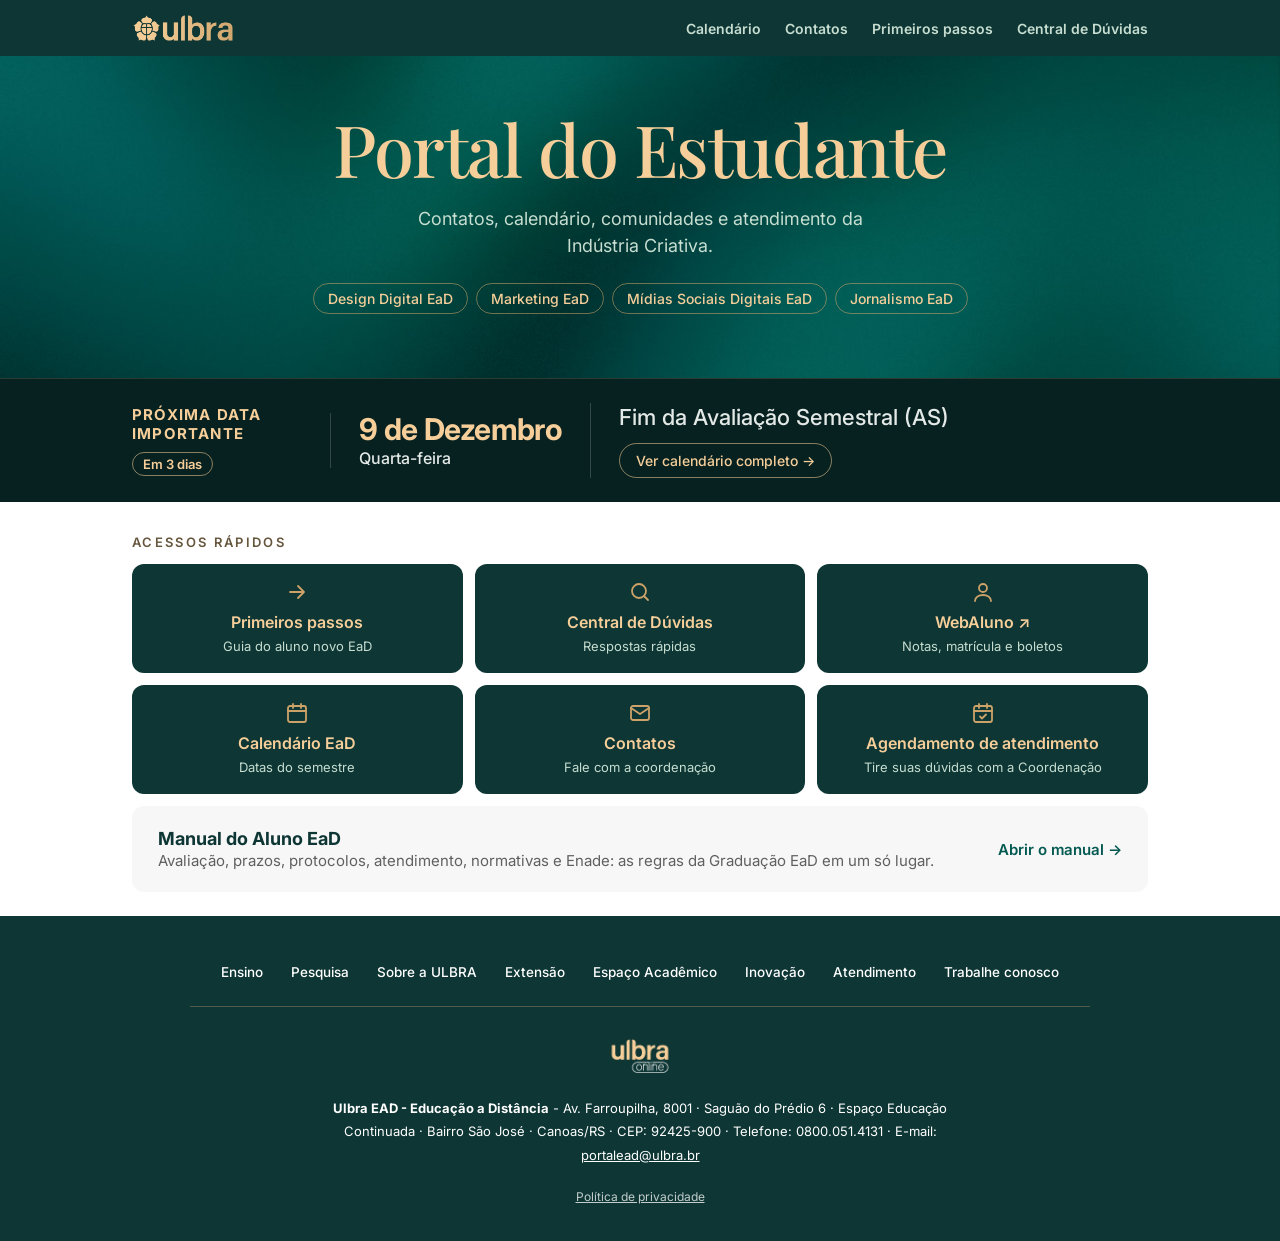
==== commit a8fa756f: "Add the Manual do Aluno EaD (1st edition) to the portal - New manual-do-aluno.html with the 11 chapt" ====
--- a/index.html
+++ b/index.html
@@ -144,12 +144,21 @@
     list-style: none;
   }
 
-  .courses li {
+  .courses a {
+    display: inline-block;
     padding: 6px 14px;
     border: 1px solid rgba(204, 162, 105, .55);
     border-radius: 999px;
     font-size: 14px;
     font-weight: 500;
+    color: var(--gold-100);
+    text-decoration: none;
+    transition: background-color .2s ease, border-color .2s ease;
+  }
+
+  .courses a:hover {
+    border-color: var(--gold-300);
+    background: rgba(245, 206, 153, .08);
     color: var(--gold-100);
   }
 
@@ -496,6 +505,45 @@
       font-size: 19px;
     }
 
+  }
+
+  .manual-cta {
+    margin-top: 12px;
+    display: flex;
+    flex-wrap: wrap;
+    align-items: center;
+    justify-content: space-between;
+    gap: 16px 24px;
+    padding: 22px 26px;
+    border-radius: 12px;
+    background: #f6f7f6;
+    text-decoration: none;
+    transition: background-color .2s ease;
+  }
+
+  .manual-cta:hover {
+    background: #eef1f0;
+  }
+
+  .manual-cta-title {
+    display: block;
+    font-size: 18px;
+    font-weight: 700;
+    color: var(--green-900);
+  }
+
+  .manual-cta-text {
+    display: block;
+    margin-top: 2px;
+    font-size: 15px;
+    color: var(--text-muted);
+  }
+
+  .manual-cta-go {
+    flex: none;
+    font-size: 15px;
+    font-weight: 600;
+    color: var(--green-600);
   }
 </style>
 </head>
@@ -518,10 +566,10 @@
     <h1 class="headline">Portal do Estudante</h1>
     <p class="subhead">Contatos, calendário, comunidades e atendimento da Indústria Criativa.</p>
     <ul class="courses" aria-label="Cursos da Indústria Criativa">
-      <li>Design Digital EaD</li>
-      <li>Marketing EaD</li>
-      <li>Mídias Sociais Digitais EaD</li>
-      <li>Jornalismo EaD</li>
+      <li><a href="cursos/design-digital.html">Design Digital EaD</a></li>
+      <li><a href="cursos/marketing.html">Marketing EaD</a></li>
+      <li><a href="cursos/midias-sociais-digitais.html">Mídias Sociais Digitais EaD</a></li>
+      <li><a href="cursos/jornalismo.html">Jornalismo EaD</a></li>
     </ul>
   </div>
 </header>
@@ -586,6 +634,13 @@
       </a>
 
     </div>
+    <a class="manual-cta" href="manual-do-aluno.html">
+      <span>
+        <span class="manual-cta-title">Manual do Aluno EaD</span>
+        <span class="manual-cta-text">Avaliação, prazos, protocolos, atendimento, normativas e Enade: as regras da Graduação EaD em um só lugar.</span>
+      </span>
+      <span class="manual-cta-go">Abrir o manual →</span>
+    </a>
   </section>
 
 </main>
